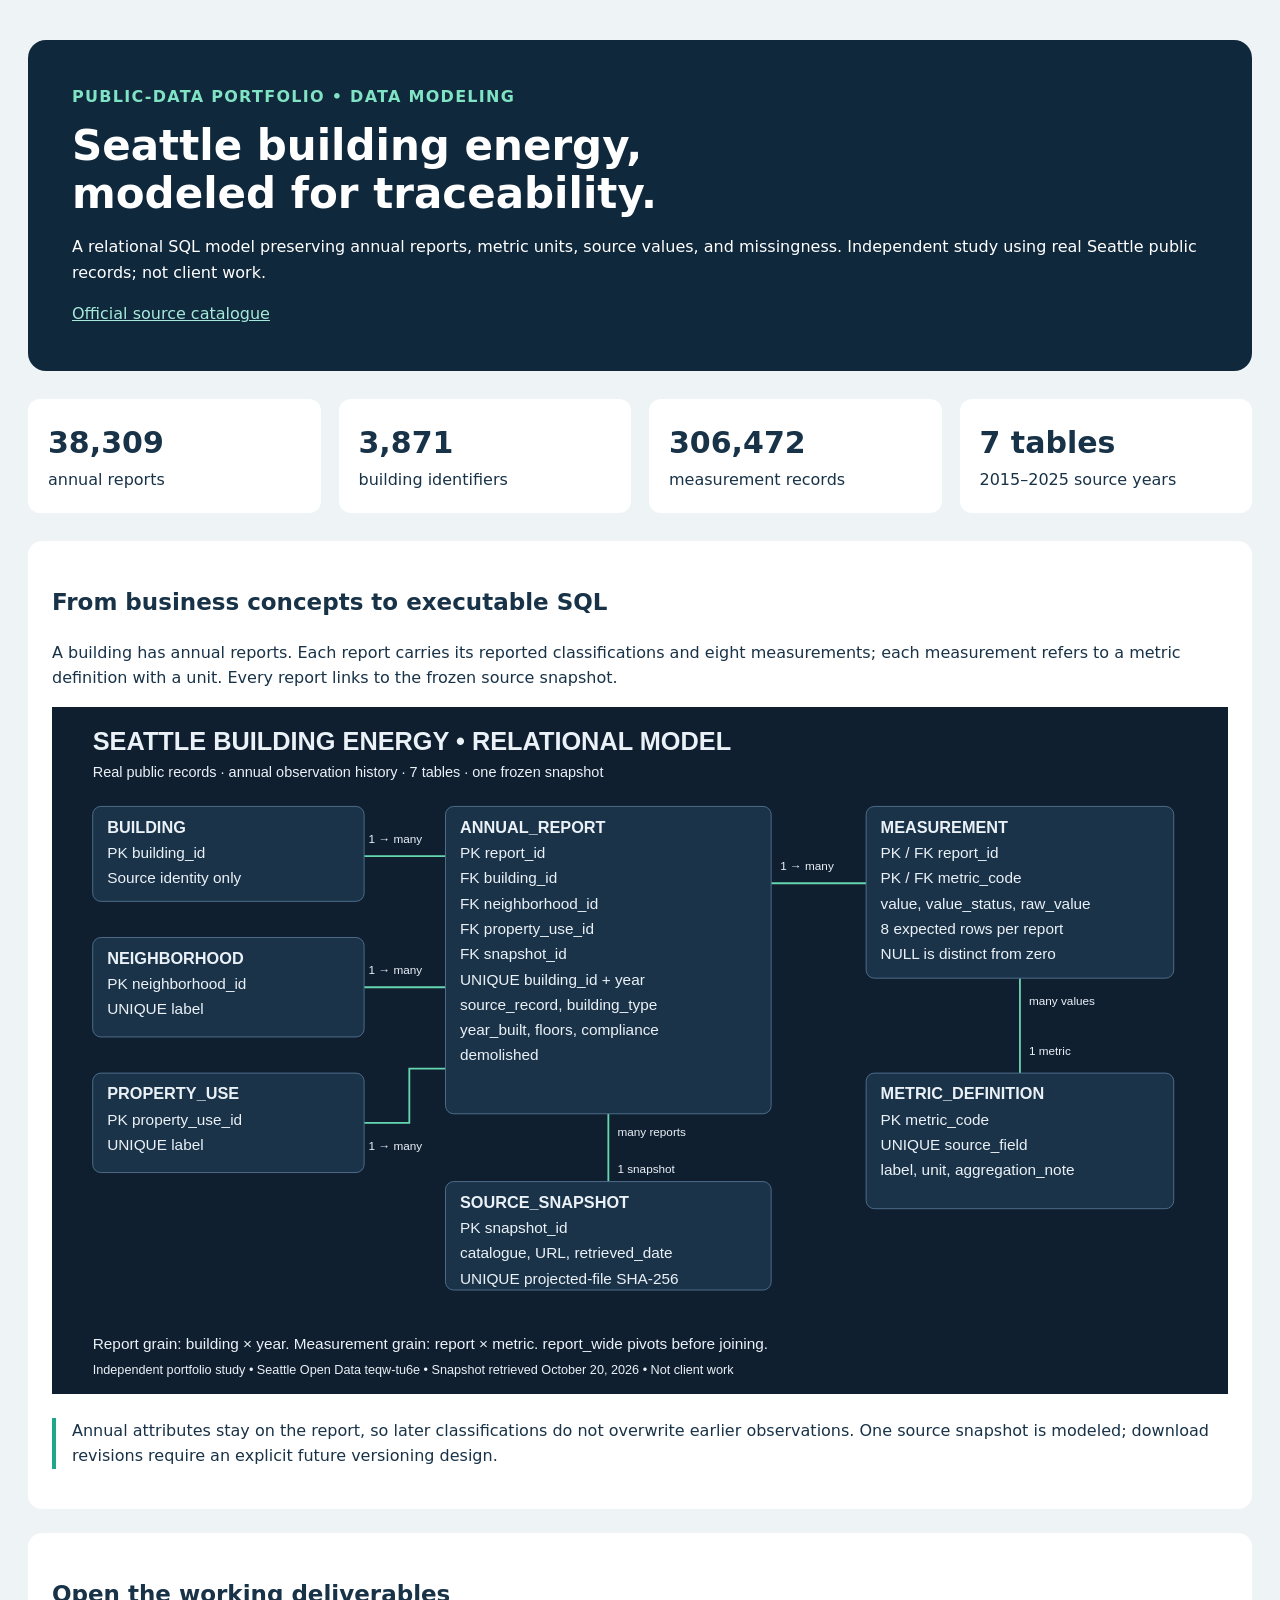
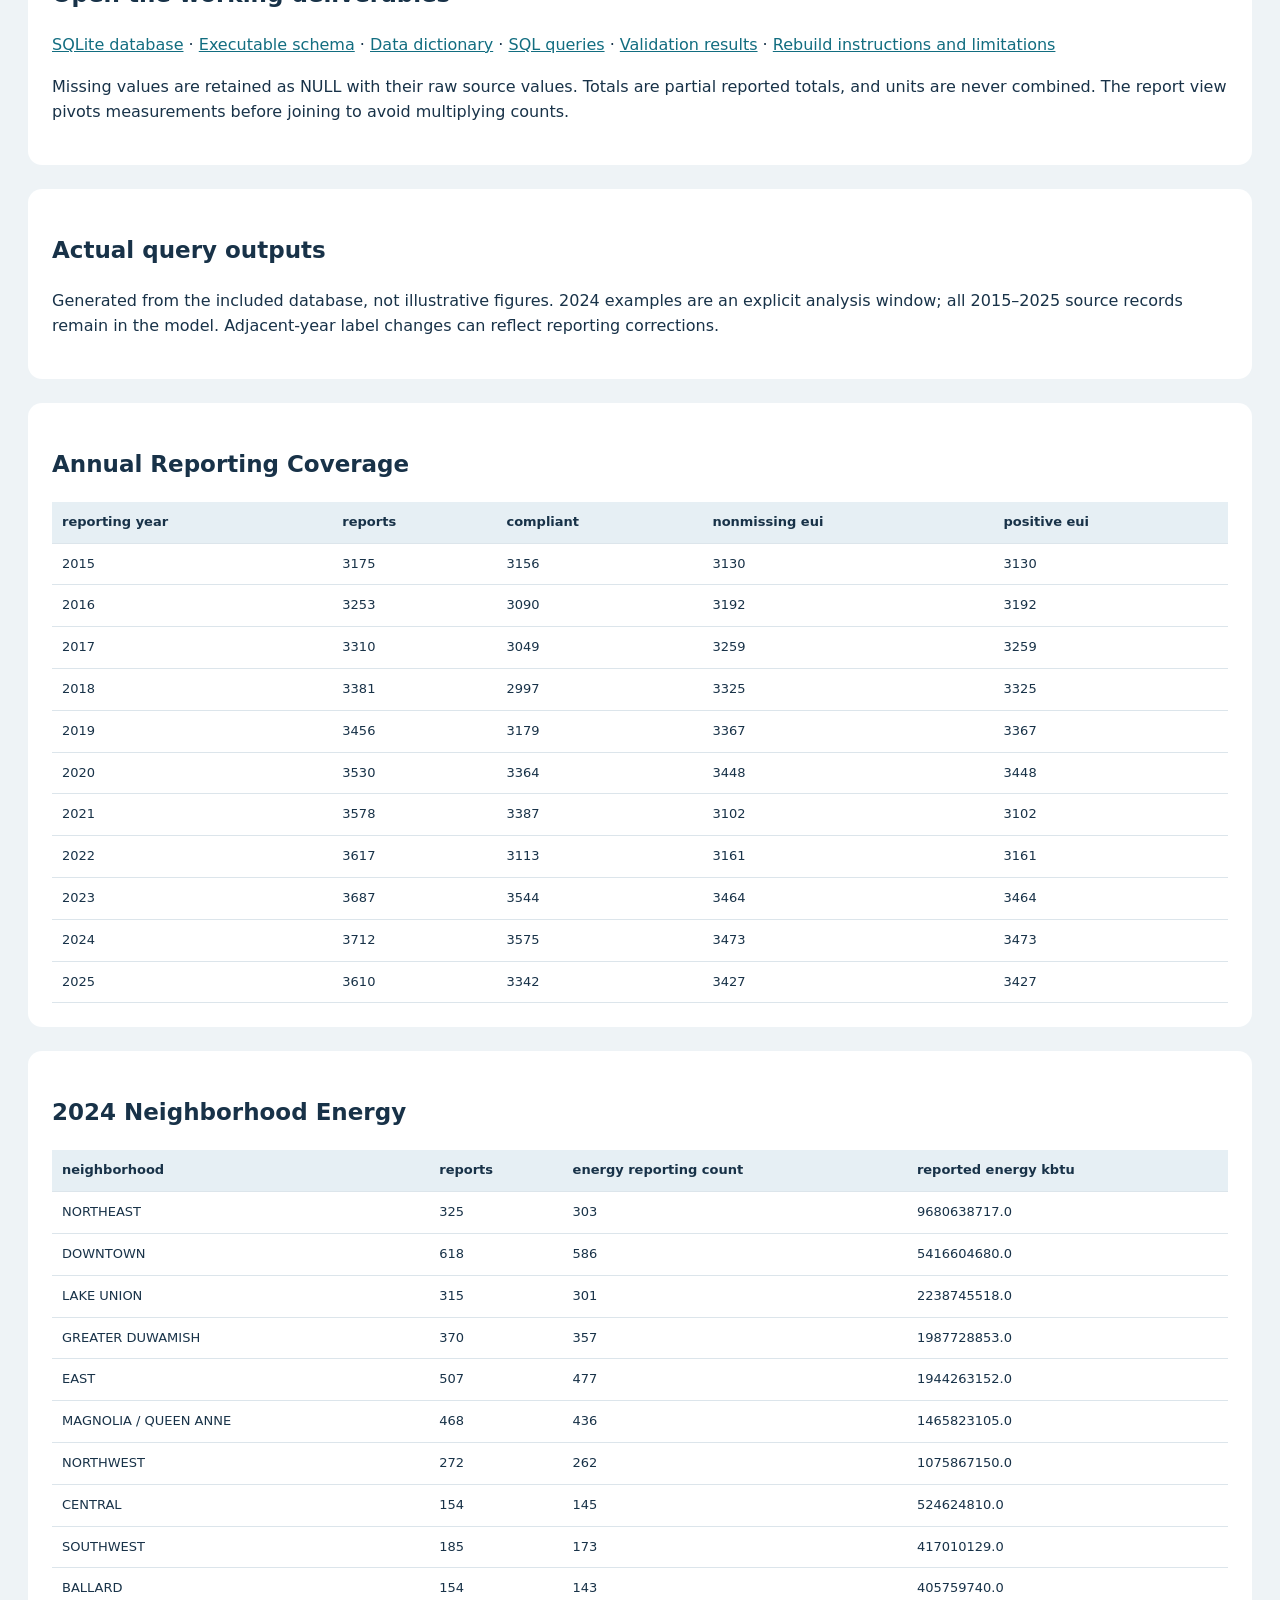
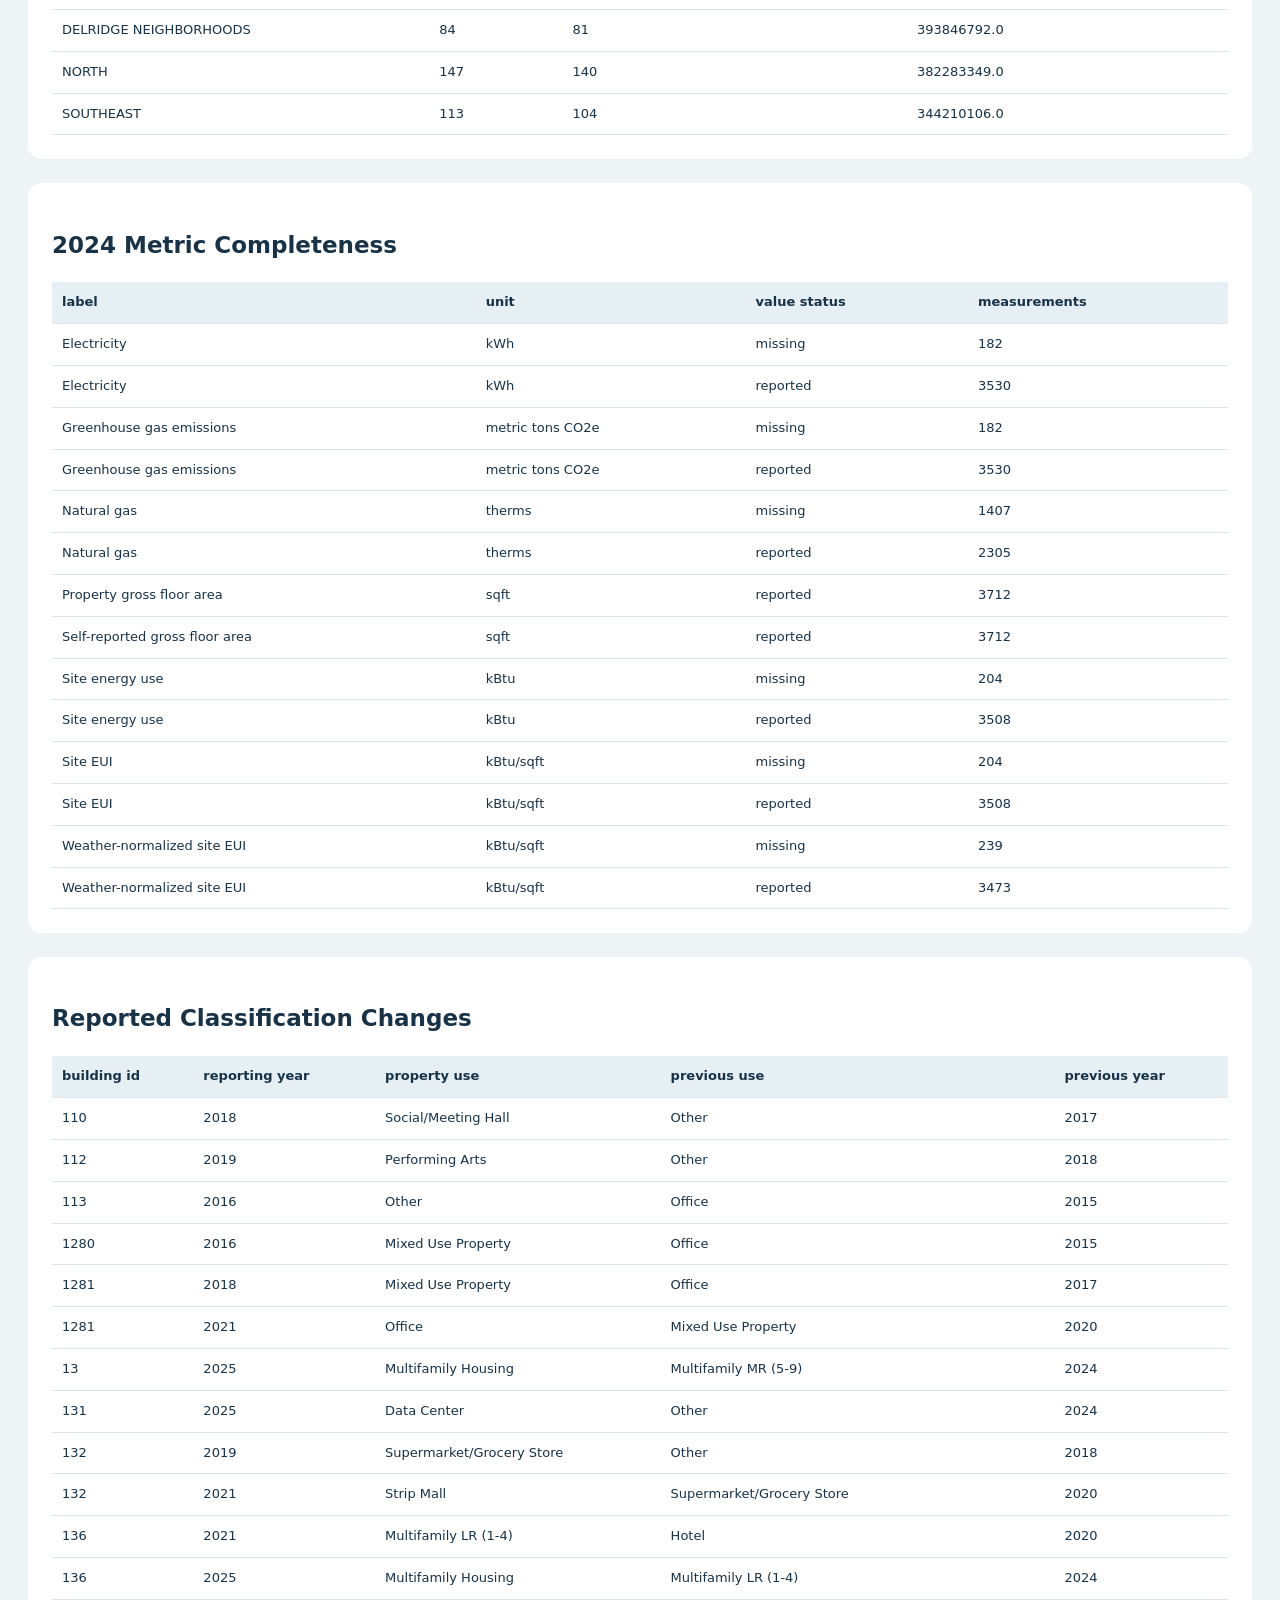
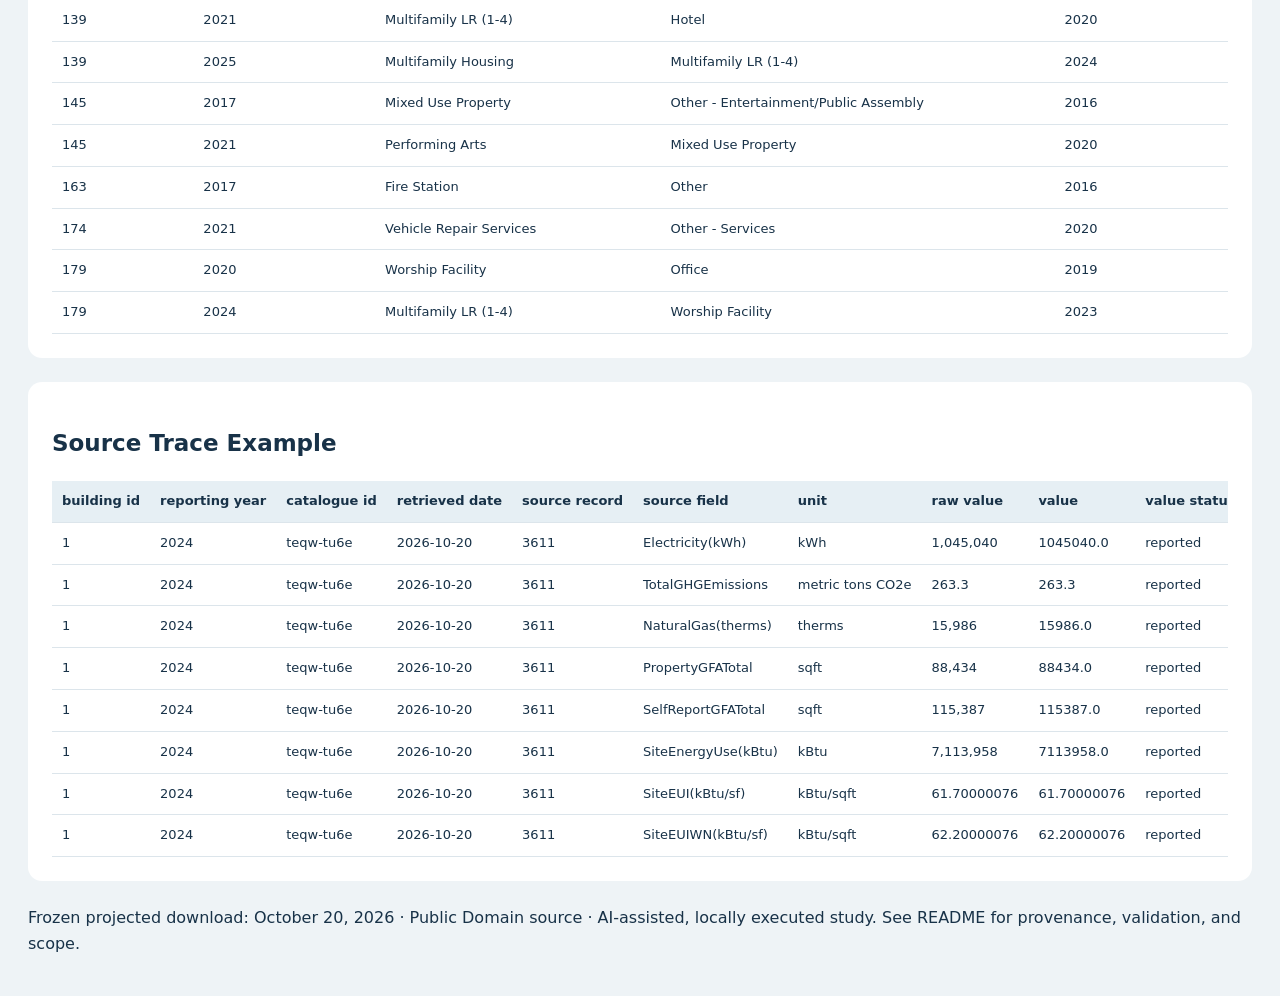
==== projects/seattle-energy-relational-model/START-HERE.html @ cc6d8f85 "Publish seven documented data analytics and modeling portfolio projects" ====
<!doctype html><html lang="en"><meta charset="utf-8"><meta name="viewport" content="width=device-width,initial-scale=1"><title>Seattle Energy | Relational Data Model</title><style>*{box-sizing:border-box}body{margin:0;background:#eef3f6;color:#183248;font:16px/1.6 system-ui,sans-serif}main{max-width:1280px;margin:auto;padding:40px 28px}header{background:#10283c;color:white;padding:44px;border-radius:18px}h1{font-size:42px;line-height:1.15;margin:12px 0}h2{font-size:23px}.tag{color:#7fe3c4;font-weight:700;letter-spacing:.08em}.stats{display:flex;flex-wrap:wrap;gap:18px;margin:28px 0}.stat{background:white;padding:20px;flex:1;min-width:160px;border-radius:12px}.stat b{display:block;font-size:30px}section{background:white;padding:24px;border-radius:14px;margin:24px 0}img{width:100%;height:auto}a{color:#126d80}header a{color:#a6e9da}.scroll{overflow-x:auto}table{border-collapse:collapse;width:100%;font-size:13px;white-space:nowrap}th,td{padding:10px;text-align:left;border-bottom:1px solid #dce5eb}th{background:#e6eff4}.note{border-left:4px solid #20a68b;padding-left:16px}</style><main><header><div class="tag">PUBLIC-DATA PORTFOLIO • DATA MODELING</div><h1>Seattle building energy,<br>modeled for traceability.</h1><p>A relational SQL model preserving annual reports, metric units, source values, and missingness. Independent study using real Seattle public records; not client work.</p><a href="https://data.seattle.gov/Built-Environment/Building-Energy-Benchmarking-Data-2015-Present/teqw-tu6e">Official source catalogue</a></header><div class="stats"><div class="stat"><b>38,309</b>annual reports</div><div class="stat"><b>3,871</b>building identifiers</div><div class="stat"><b>306,472</b>measurement records</div><div class="stat"><b>7 tables</b>2015–2025 source years</div></div><section><h2>From business concepts to executable SQL</h2><p>A building has annual reports. Each report carries its reported classifications and eight measurements; each measurement refers to a metric definition with a unit. Every report links to the frozen source snapshot.</p><img src="model/relational-model.svg" alt="Seven-table relational model with keys and one-to-many relationships"><p class="note">Annual attributes stay on the report, so later classifications do not overwrite earlier observations. One source snapshot is modeled; download revisions require an explicit future versioning design.</p></section><section><h2>Open the working deliverables</h2><p><a href="results/seattle-energy.sqlite">SQLite database</a> · <a href="model/schema.sql">Executable schema</a> · <a href="model/data-dictionary.md">Data dictionary</a> · <a href="model/example_queries.sql">SQL queries</a> · <a href="results/validation.json">Validation results</a> · <a href="README.md">Rebuild instructions and limitations</a></p><p>Missing values are retained as NULL with their raw source values. Totals are partial reported totals, and units are never combined. The report view pivots measurements before joining to avoid multiplying counts.</p></section><section><h2>Actual query outputs</h2><p>Generated from the included database, not illustrative figures. 2024 examples are an explicit analysis window; all 2015–2025 source records remain in the model. Adjacent-year label changes can reflect reporting corrections.</p></section><section><h2>Annual Reporting Coverage</h2><div class="scroll"><table><thead><tr><th>reporting year</th><th>reports</th><th>compliant</th><th>nonmissing eui</th><th>positive eui</th></tr></thead><tbody><tr><td>2015</td><td>3175</td><td>3156</td><td>3130</td><td>3130</td></tr><tr><td>2016</td><td>3253</td><td>3090</td><td>3192</td><td>3192</td></tr><tr><td>2017</td><td>3310</td><td>3049</td><td>3259</td><td>3259</td></tr><tr><td>2018</td><td>3381</td><td>2997</td><td>3325</td><td>3325</td></tr><tr><td>2019</td><td>3456</td><td>3179</td><td>3367</td><td>3367</td></tr><tr><td>2020</td><td>3530</td><td>3364</td><td>3448</td><td>3448</td></tr><tr><td>2021</td><td>3578</td><td>3387</td><td>3102</td><td>3102</td></tr><tr><td>2022</td><td>3617</td><td>3113</td><td>3161</td><td>3161</td></tr><tr><td>2023</td><td>3687</td><td>3544</td><td>3464</td><td>3464</td></tr><tr><td>2024</td><td>3712</td><td>3575</td><td>3473</td><td>3473</td></tr><tr><td>2025</td><td>3610</td><td>3342</td><td>3427</td><td>3427</td></tr></tbody></table></div></section><section><h2>2024 Neighborhood Energy</h2><div class="scroll"><table><thead><tr><th>neighborhood</th><th>reports</th><th>energy reporting count</th><th>reported energy kbtu</th></tr></thead><tbody><tr><td>NORTHEAST</td><td>325</td><td>303</td><td>9680638717.0</td></tr><tr><td>DOWNTOWN</td><td>618</td><td>586</td><td>5416604680.0</td></tr><tr><td>LAKE UNION</td><td>315</td><td>301</td><td>2238745518.0</td></tr><tr><td>GREATER DUWAMISH</td><td>370</td><td>357</td><td>1987728853.0</td></tr><tr><td>EAST</td><td>507</td><td>477</td><td>1944263152.0</td></tr><tr><td>MAGNOLIA / QUEEN ANNE</td><td>468</td><td>436</td><td>1465823105.0</td></tr><tr><td>NORTHWEST</td><td>272</td><td>262</td><td>1075867150.0</td></tr><tr><td>CENTRAL</td><td>154</td><td>145</td><td>524624810.0</td></tr><tr><td>SOUTHWEST</td><td>185</td><td>173</td><td>417010129.0</td></tr><tr><td>BALLARD</td><td>154</td><td>143</td><td>405759740.0</td></tr><tr><td>DELRIDGE NEIGHBORHOODS</td><td>84</td><td>81</td><td>393846792.0</td></tr><tr><td>NORTH</td><td>147</td><td>140</td><td>382283349.0</td></tr><tr><td>SOUTHEAST</td><td>113</td><td>104</td><td>344210106.0</td></tr></tbody></table></div></section><section><h2>2024 Metric Completeness</h2><div class="scroll"><table><thead><tr><th>label</th><th>unit</th><th>value status</th><th>measurements</th></tr></thead><tbody><tr><td>Electricity</td><td>kWh</td><td>missing</td><td>182</td></tr><tr><td>Electricity</td><td>kWh</td><td>reported</td><td>3530</td></tr><tr><td>Greenhouse gas emissions</td><td>metric tons CO2e</td><td>missing</td><td>182</td></tr><tr><td>Greenhouse gas emissions</td><td>metric tons CO2e</td><td>reported</td><td>3530</td></tr><tr><td>Natural gas</td><td>therms</td><td>missing</td><td>1407</td></tr><tr><td>Natural gas</td><td>therms</td><td>reported</td><td>2305</td></tr><tr><td>Property gross floor area</td><td>sqft</td><td>reported</td><td>3712</td></tr><tr><td>Self-reported gross floor area</td><td>sqft</td><td>reported</td><td>3712</td></tr><tr><td>Site energy use</td><td>kBtu</td><td>missing</td><td>204</td></tr><tr><td>Site energy use</td><td>kBtu</td><td>reported</td><td>3508</td></tr><tr><td>Site EUI</td><td>kBtu/sqft</td><td>missing</td><td>204</td></tr><tr><td>Site EUI</td><td>kBtu/sqft</td><td>reported</td><td>3508</td></tr><tr><td>Weather-normalized site EUI</td><td>kBtu/sqft</td><td>missing</td><td>239</td></tr><tr><td>Weather-normalized site EUI</td><td>kBtu/sqft</td><td>reported</td><td>3473</td></tr></tbody></table></div></section><section><h2>Reported Classification Changes</h2><div class="scroll"><table><thead><tr><th>building id</th><th>reporting year</th><th>property use</th><th>previous use</th><th>previous year</th></tr></thead><tbody><tr><td>110</td><td>2018</td><td>Social/Meeting Hall</td><td>Other</td><td>2017</td></tr><tr><td>112</td><td>2019</td><td>Performing Arts</td><td>Other</td><td>2018</td></tr><tr><td>113</td><td>2016</td><td>Other</td><td>Office</td><td>2015</td></tr><tr><td>1280</td><td>2016</td><td>Mixed Use Property</td><td>Office</td><td>2015</td></tr><tr><td>1281</td><td>2018</td><td>Mixed Use Property</td><td>Office</td><td>2017</td></tr><tr><td>1281</td><td>2021</td><td>Office</td><td>Mixed Use Property</td><td>2020</td></tr><tr><td>13</td><td>2025</td><td>Multifamily Housing</td><td>Multifamily MR (5-9)</td><td>2024</td></tr><tr><td>131</td><td>2025</td><td>Data Center</td><td>Other</td><td>2024</td></tr><tr><td>132</td><td>2019</td><td>Supermarket/Grocery Store</td><td>Other</td><td>2018</td></tr><tr><td>132</td><td>2021</td><td>Strip Mall</td><td>Supermarket/Grocery Store</td><td>2020</td></tr><tr><td>136</td><td>2021</td><td>Multifamily LR (1-4)</td><td>Hotel</td><td>2020</td></tr><tr><td>136</td><td>2025</td><td>Multifamily Housing</td><td>Multifamily LR (1-4)</td><td>2024</td></tr><tr><td>139</td><td>2021</td><td>Multifamily LR (1-4)</td><td>Hotel</td><td>2020</td></tr><tr><td>139</td><td>2025</td><td>Multifamily Housing</td><td>Multifamily LR (1-4)</td><td>2024</td></tr><tr><td>145</td><td>2017</td><td>Mixed Use Property</td><td>Other - Entertainment/Public Assembly</td><td>2016</td></tr><tr><td>145</td><td>2021</td><td>Performing Arts</td><td>Mixed Use Property</td><td>2020</td></tr><tr><td>163</td><td>2017</td><td>Fire Station</td><td>Other</td><td>2016</td></tr><tr><td>174</td><td>2021</td><td>Vehicle Repair Services</td><td>Other - Services</td><td>2020</td></tr><tr><td>179</td><td>2020</td><td>Worship Facility</td><td>Office</td><td>2019</td></tr><tr><td>179</td><td>2024</td><td>Multifamily LR (1-4)</td><td>Worship Facility</td><td>2023</td></tr></tbody></table></div></section><section><h2>Source Trace Example</h2><div class="scroll"><table><thead><tr><th>building id</th><th>reporting year</th><th>catalogue id</th><th>retrieved date</th><th>source record</th><th>source field</th><th>unit</th><th>raw value</th><th>value</th><th>value status</th></tr></thead><tbody><tr><td>1</td><td>2024</td><td>teqw-tu6e</td><td>2026-10-20</td><td>3611</td><td>Electricity(kWh)</td><td>kWh</td><td>1,045,040</td><td>1045040.0</td><td>reported</td></tr><tr><td>1</td><td>2024</td><td>teqw-tu6e</td><td>2026-10-20</td><td>3611</td><td>TotalGHGEmissions</td><td>metric tons CO2e</td><td>263.3</td><td>263.3</td><td>reported</td></tr><tr><td>1</td><td>2024</td><td>teqw-tu6e</td><td>2026-10-20</td><td>3611</td><td>NaturalGas(therms)</td><td>therms</td><td>15,986</td><td>15986.0</td><td>reported</td></tr><tr><td>1</td><td>2024</td><td>teqw-tu6e</td><td>2026-10-20</td><td>3611</td><td>PropertyGFATotal</td><td>sqft</td><td>88,434</td><td>88434.0</td><td>reported</td></tr><tr><td>1</td><td>2024</td><td>teqw-tu6e</td><td>2026-10-20</td><td>3611</td><td>SelfReportGFATotal</td><td>sqft</td><td>115,387</td><td>115387.0</td><td>reported</td></tr><tr><td>1</td><td>2024</td><td>teqw-tu6e</td><td>2026-10-20</td><td>3611</td><td>SiteEnergyUse(kBtu)</td><td>kBtu</td><td>7,113,958</td><td>7113958.0</td><td>reported</td></tr><tr><td>1</td><td>2024</td><td>teqw-tu6e</td><td>2026-10-20</td><td>3611</td><td>SiteEUI(kBtu/sf)</td><td>kBtu/sqft</td><td>61.70000076</td><td>61.70000076</td><td>reported</td></tr><tr><td>1</td><td>2024</td><td>teqw-tu6e</td><td>2026-10-20</td><td>3611</td><td>SiteEUIWN(kBtu/sf)</td><td>kBtu/sqft</td><td>62.20000076</td><td>62.20000076</td><td>reported</td></tr></tbody></table></div></section><footer>Frozen projected download: October 20, 2026 · Public Domain source · AI-assisted, locally executed study. See README for provenance, validation, and scope.</footer></main></html>
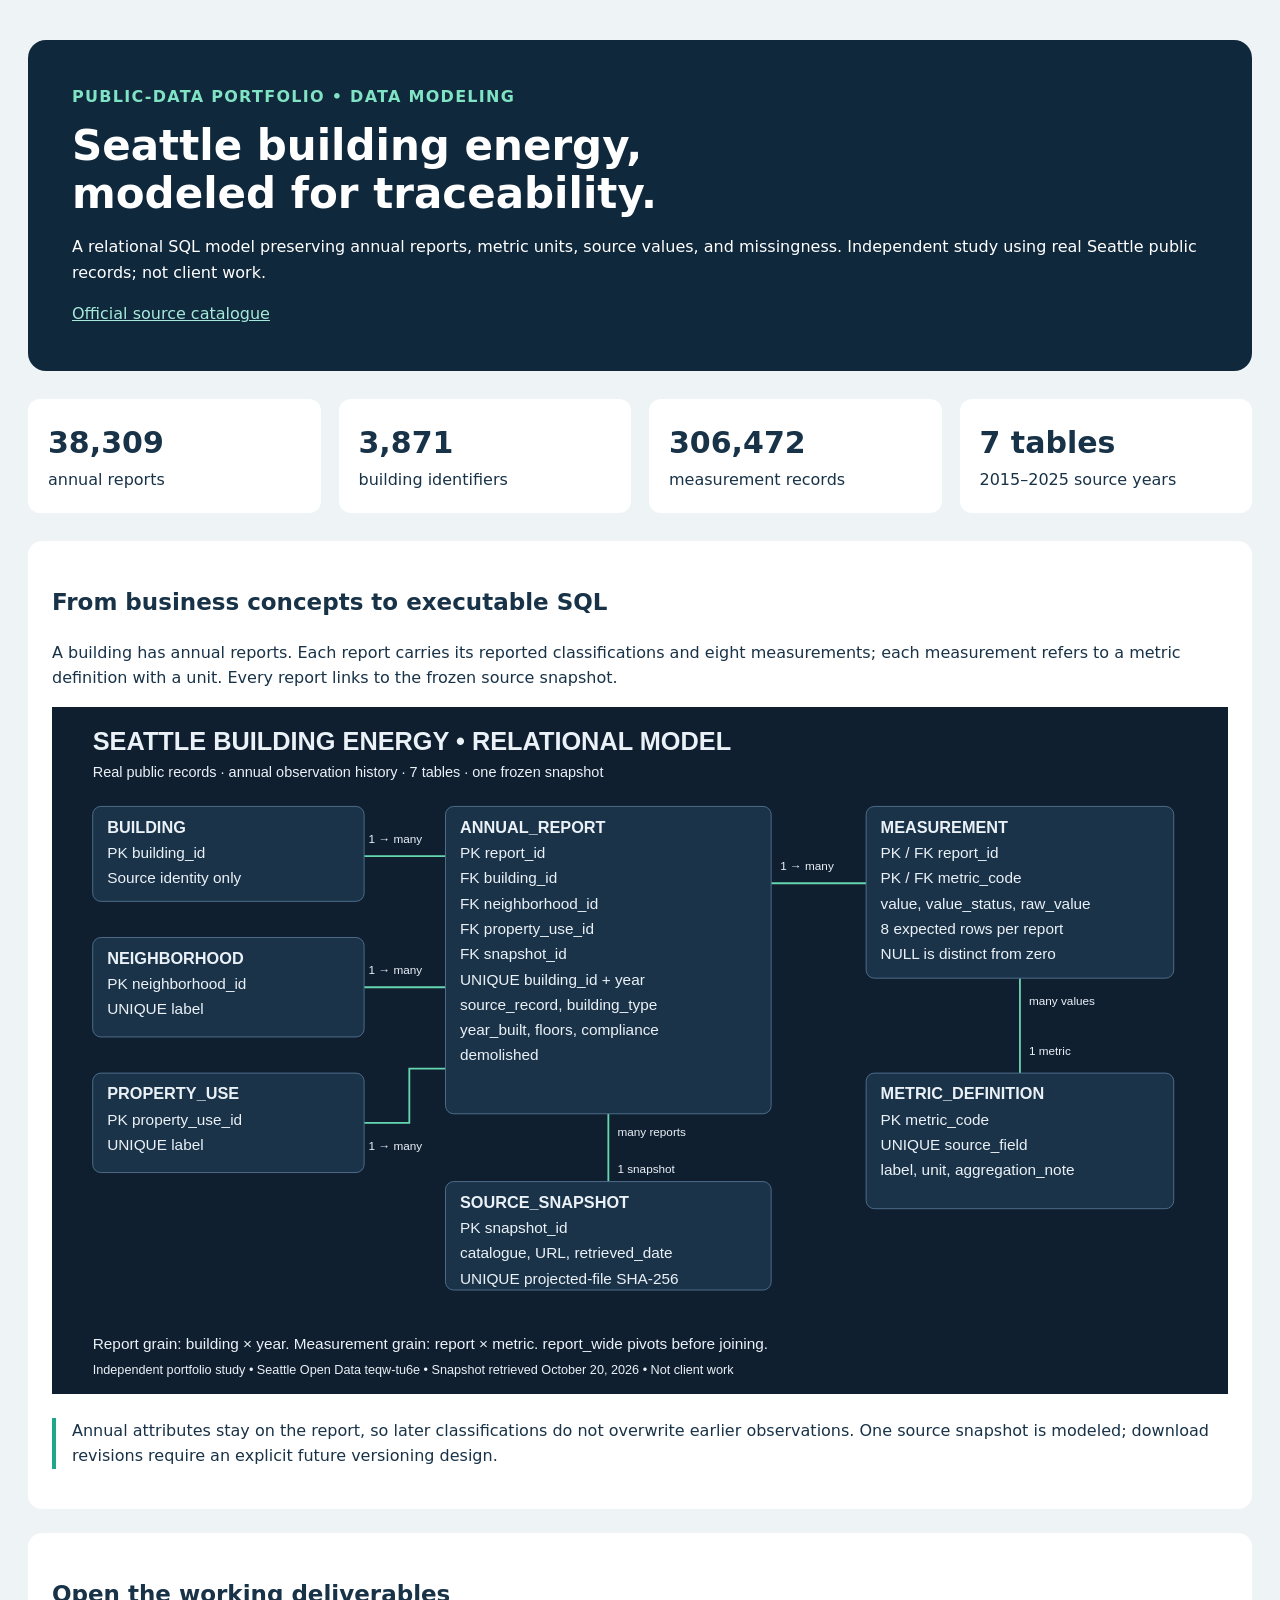
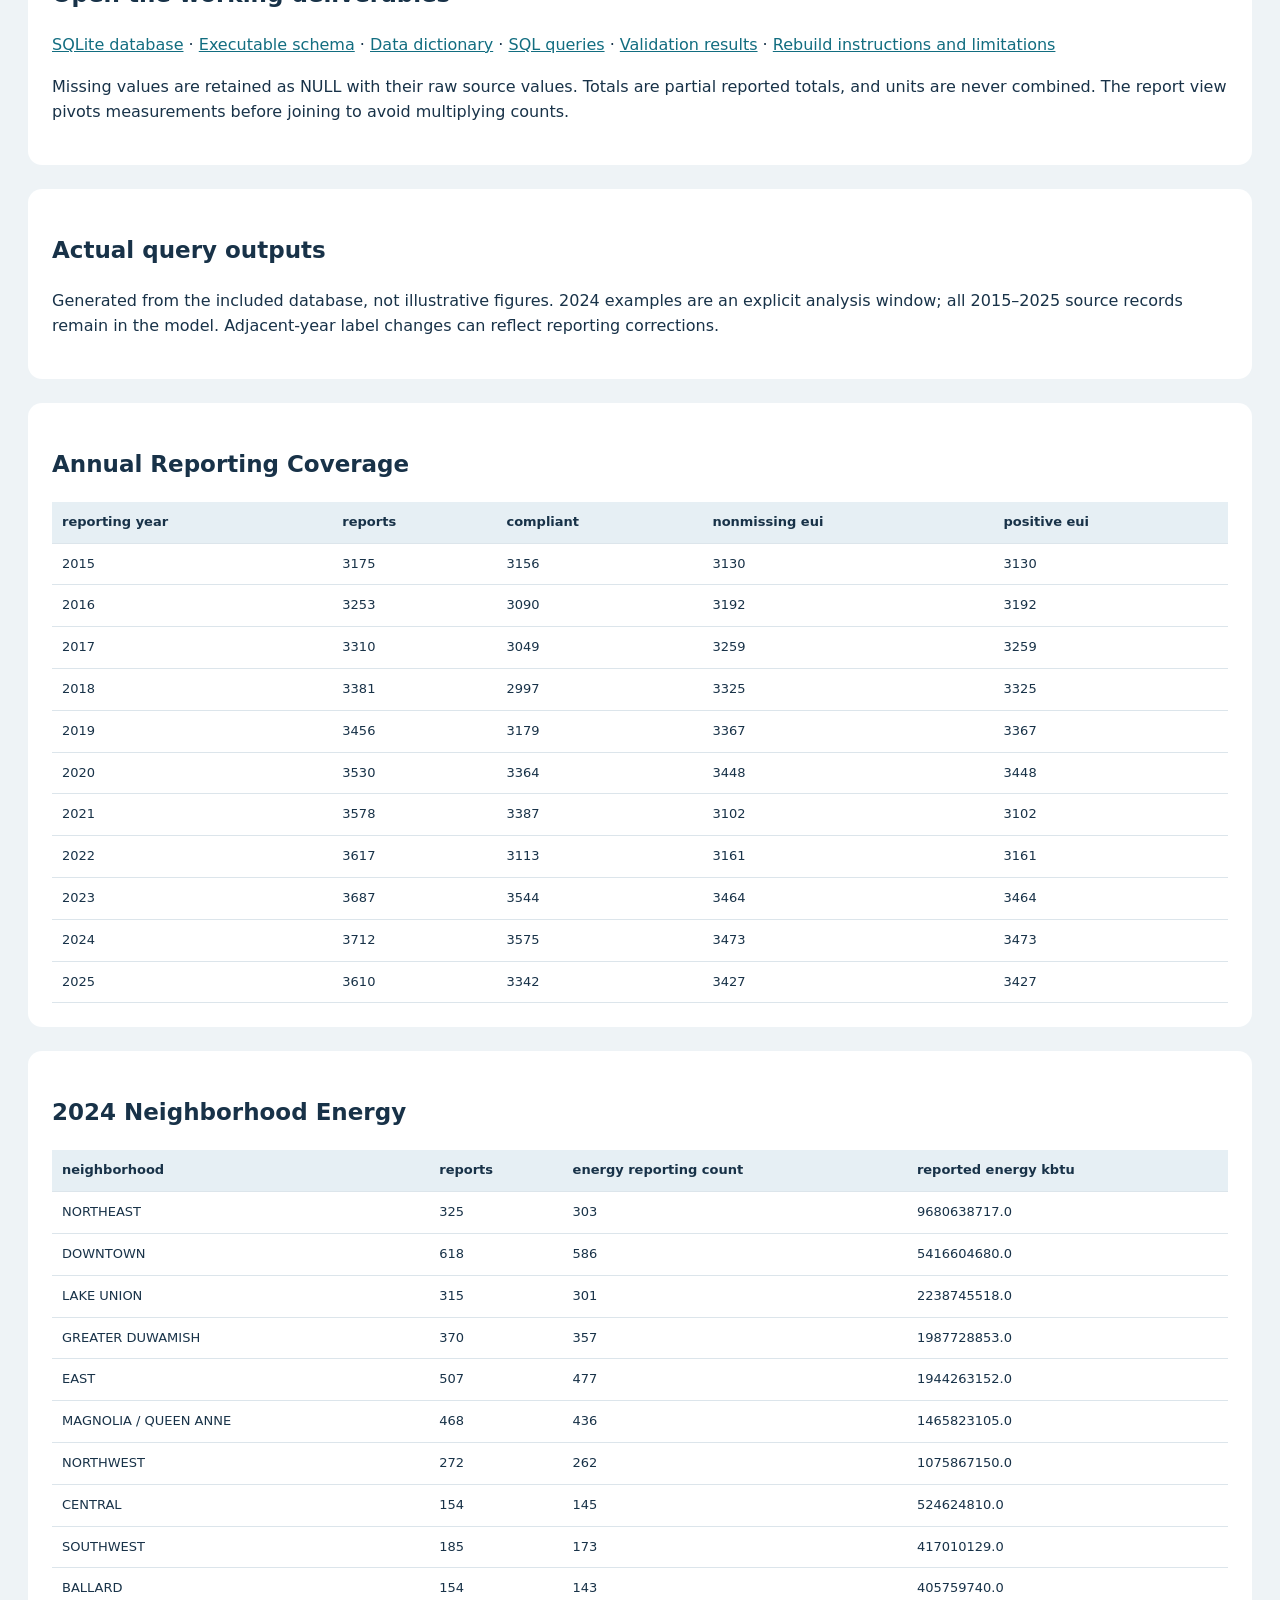
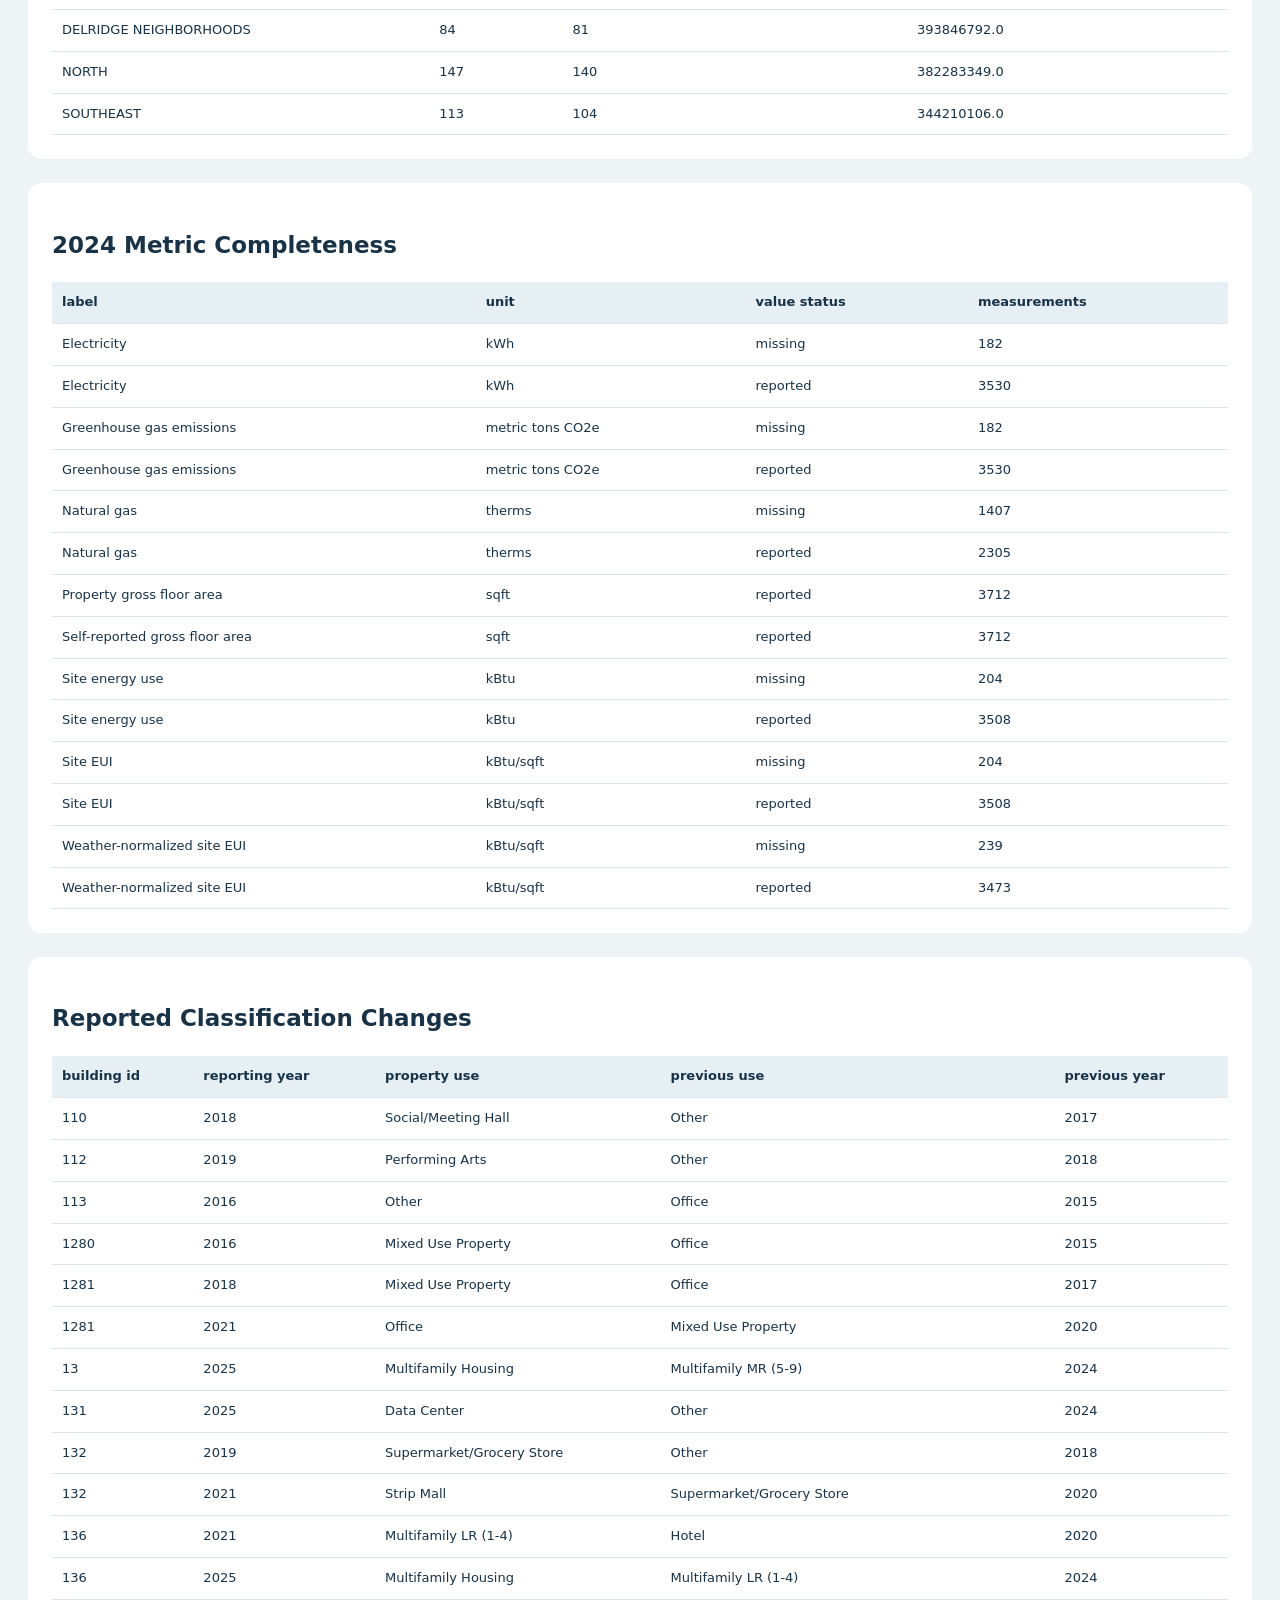
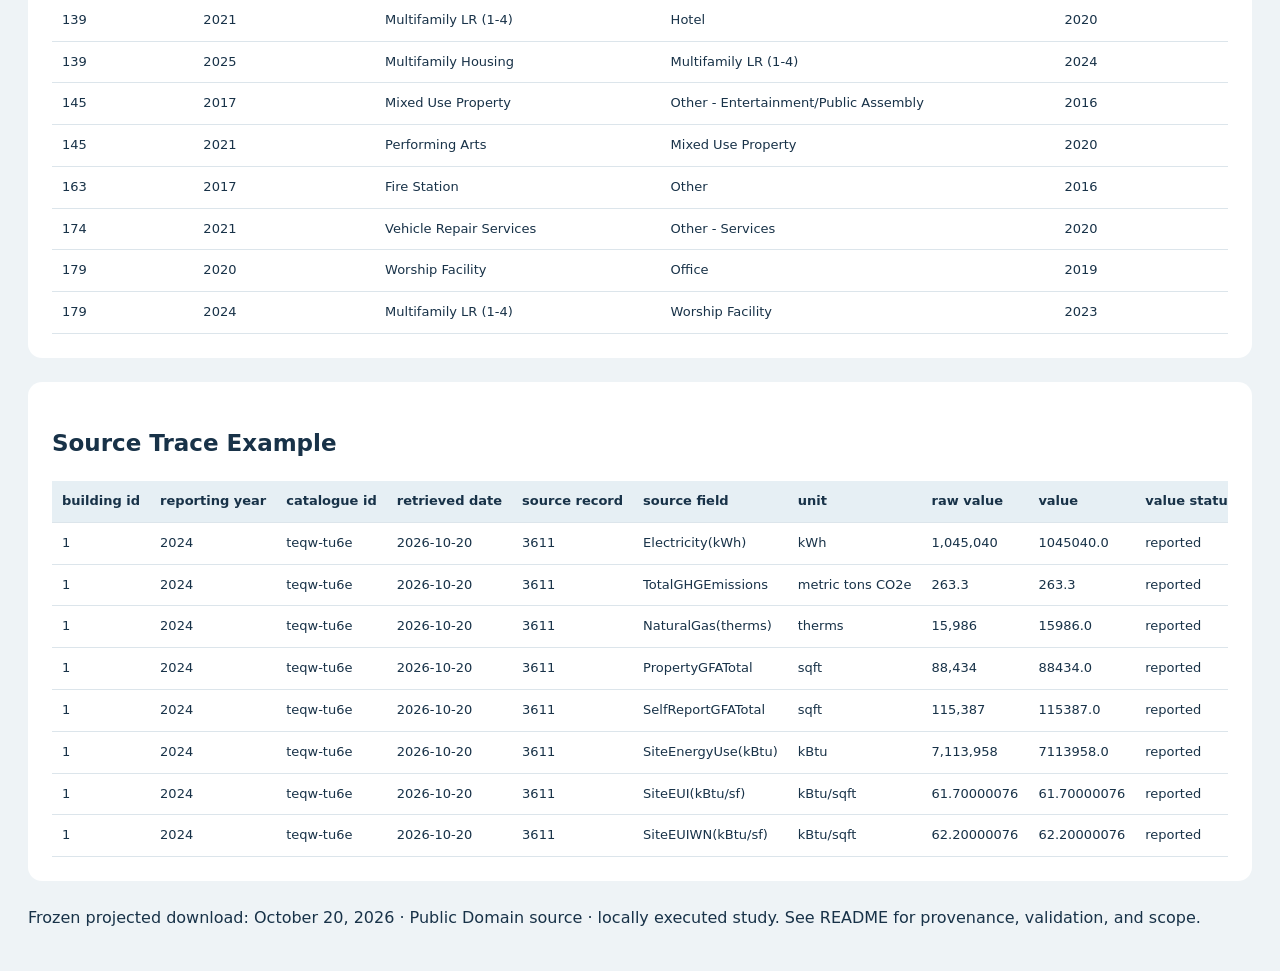
==== commit 149817e7: "Simplify portfolio documentation wording" ====
--- a/projects/seattle-energy-relational-model/START-HERE.html
+++ b/projects/seattle-energy-relational-model/START-HERE.html
@@ -1 +1 @@
-<!doctype html><html lang="en"><meta charset="utf-8"><meta name="viewport" content="width=device-width,initial-scale=1"><title>Seattle Energy | Relational Data Model</title><style>*{box-sizing:border-box}body{margin:0;background:#eef3f6;color:#183248;font:16px/1.6 system-ui,sans-serif}main{max-width:1280px;margin:auto;padding:40px 28px}header{background:#10283c;color:white;padding:44px;border-radius:18px}h1{font-size:42px;line-height:1.15;margin:12px 0}h2{font-size:23px}.tag{color:#7fe3c4;font-weight:700;letter-spacing:.08em}.stats{display:flex;flex-wrap:wrap;gap:18px;margin:28px 0}.stat{background:white;padding:20px;flex:1;min-width:160px;border-radius:12px}.stat b{display:block;font-size:30px}section{background:white;padding:24px;border-radius:14px;margin:24px 0}img{width:100%;height:auto}a{color:#126d80}header a{color:#a6e9da}.scroll{overflow-x:auto}table{border-collapse:collapse;width:100%;font-size:13px;white-space:nowrap}th,td{padding:10px;text-align:left;border-bottom:1px solid #dce5eb}th{background:#e6eff4}.note{border-left:4px solid #20a68b;padding-left:16px}</style><main><header><div class="tag">PUBLIC-DATA PORTFOLIO • DATA MODELING</div><h1>Seattle building energy,<br>modeled for traceability.</h1><p>A relational SQL model preserving annual reports, metric units, source values, and missingness. Independent study using real Seattle public records; not client work.</p><a href="https://data.seattle.gov/Built-Environment/Building-Energy-Benchmarking-Data-2015-Present/teqw-tu6e">Official source catalogue</a></header><div class="stats"><div class="stat"><b>38,309</b>annual reports</div><div class="stat"><b>3,871</b>building identifiers</div><div class="stat"><b>306,472</b>measurement records</div><div class="stat"><b>7 tables</b>2015–2025 source years</div></div><section><h2>From business concepts to executable SQL</h2><p>A building has annual reports. Each report carries its reported classifications and eight measurements; each measurement refers to a metric definition with a unit. Every report links to the frozen source snapshot.</p><img src="model/relational-model.svg" alt="Seven-table relational model with keys and one-to-many relationships"><p class="note">Annual attributes stay on the report, so later classifications do not overwrite earlier observations. One source snapshot is modeled; download revisions require an explicit future versioning design.</p></section><section><h2>Open the working deliverables</h2><p><a href="results/seattle-energy.sqlite">SQLite database</a> · <a href="model/schema.sql">Executable schema</a> · <a href="model/data-dictionary.md">Data dictionary</a> · <a href="model/example_queries.sql">SQL queries</a> · <a href="results/validation.json">Validation results</a> · <a href="README.md">Rebuild instructions and limitations</a></p><p>Missing values are retained as NULL with their raw source values. Totals are partial reported totals, and units are never combined. The report view pivots measurements before joining to avoid multiplying counts.</p></section><section><h2>Actual query outputs</h2><p>Generated from the included database, not illustrative figures. 2024 examples are an explicit analysis window; all 2015–2025 source records remain in the model. Adjacent-year label changes can reflect reporting corrections.</p></section><section><h2>Annual Reporting Coverage</h2><div class="scroll"><table><thead><tr><th>reporting year</th><th>reports</th><th>compliant</th><th>nonmissing eui</th><th>positive eui</th></tr></thead><tbody><tr><td>2015</td><td>3175</td><td>3156</td><td>3130</td><td>3130</td></tr><tr><td>2016</td><td>3253</td><td>3090</td><td>3192</td><td>3192</td></tr><tr><td>2017</td><td>3310</td><td>3049</td><td>3259</td><td>3259</td></tr><tr><td>2018</td><td>3381</td><td>2997</td><td>3325</td><td>3325</td></tr><tr><td>2019</td><td>3456</td><td>3179</td><td>3367</td><td>3367</td></tr><tr><td>2020</td><td>3530</td><td>3364</td><td>3448</td><td>3448</td></tr><tr><td>2021</td><td>3578</td><td>3387</td><td>3102</td><td>3102</td></tr><tr><td>2022</td><td>3617</td><td>3113</td><td>3161</td><td>3161</td></tr><tr><td>2023</td><td>3687</td><td>3544</td><td>3464</td><td>3464</td></tr><tr><td>2024</td><td>3712</td><td>3575</td><td>3473</td><td>3473</td></tr><tr><td>2025</td><td>3610</td><td>3342</td><td>3427</td><td>3427</td></tr></tbody></table></div></section><section><h2>2024 Neighborhood Energy</h2><div class="scroll"><table><thead><tr><th>neighborhood</th><th>reports</th><th>energy reporting count</th><th>reported energy kbtu</th></tr></thead><tbody><tr><td>NORTHEAST</td><td>325</td><td>303</td><td>9680638717.0</td></tr><tr><td>DOWNTOWN</td><td>618</td><td>586</td><td>5416604680.0</td></tr><tr><td>LAKE UNION</td><td>315</td><td>301</td><td>2238745518.0</td></tr><tr><td>GREATER DUWAMISH</td><td>370</td><td>357</td><td>1987728853.0</td></tr><tr><td>EAST</td><td>507</td><td>477</td><td>1944263152.0</td></tr><tr><td>MAGNOLIA / QUEEN ANNE</td><td>468</td><td>436</td><td>1465823105.0</td></tr><tr><td>NORTHWEST</td><td>272</td><td>262</td><td>1075867150.0</td></tr><tr><td>CENTRAL</td><td>154</td><td>145</td><td>524624810.0</td></tr><tr><td>SOUTHWEST</td><td>185</td><td>173</td><td>417010129.0</td></tr><tr><td>BALLARD</td><td>154</td><td>143</td><td>405759740.0</td></tr><tr><td>DELRIDGE NEIGHBORHOODS</td><td>84</td><td>81</td><td>393846792.0</td></tr><tr><td>NORTH</td><td>147</td><td>140</td><td>382283349.0</td></tr><tr><td>SOUTHEAST</td><td>113</td><td>104</td><td>344210106.0</td></tr></tbody></table></div></section><section><h2>2024 Metric Completeness</h2><div class="scroll"><table><thead><tr><th>label</th><th>unit</th><th>value status</th><th>measurements</th></tr></thead><tbody><tr><td>Electricity</td><td>kWh</td><td>missing</td><td>182</td></tr><tr><td>Electricity</td><td>kWh</td><td>reported</td><td>3530</td></tr><tr><td>Greenhouse gas emissions</td><td>metric tons CO2e</td><td>missing</td><td>182</td></tr><tr><td>Greenhouse gas emissions</td><td>metric tons CO2e</td><td>reported</td><td>3530</td></tr><tr><td>Natural gas</td><td>therms</td><td>missing</td><td>1407</td></tr><tr><td>Natural gas</td><td>therms</td><td>reported</td><td>2305</td></tr><tr><td>Property gross floor area</td><td>sqft</td><td>reported</td><td>3712</td></tr><tr><td>Self-reported gross floor area</td><td>sqft</td><td>reported</td><td>3712</td></tr><tr><td>Site energy use</td><td>kBtu</td><td>missing</td><td>204</td></tr><tr><td>Site energy use</td><td>kBtu</td><td>reported</td><td>3508</td></tr><tr><td>Site EUI</td><td>kBtu/sqft</td><td>missing</td><td>204</td></tr><tr><td>Site EUI</td><td>kBtu/sqft</td><td>reported</td><td>3508</td></tr><tr><td>Weather-normalized site EUI</td><td>kBtu/sqft</td><td>missing</td><td>239</td></tr><tr><td>Weather-normalized site EUI</td><td>kBtu/sqft</td><td>reported</td><td>3473</td></tr></tbody></table></div></section><section><h2>Reported Classification Changes</h2><div class="scroll"><table><thead><tr><th>building id</th><th>reporting year</th><th>property use</th><th>previous use</th><th>previous year</th></tr></thead><tbody><tr><td>110</td><td>2018</td><td>Social/Meeting Hall</td><td>Other</td><td>2017</td></tr><tr><td>112</td><td>2019</td><td>Performing Arts</td><td>Other</td><td>2018</td></tr><tr><td>113</td><td>2016</td><td>Other</td><td>Office</td><td>2015</td></tr><tr><td>1280</td><td>2016</td><td>Mixed Use Property</td><td>Office</td><td>2015</td></tr><tr><td>1281</td><td>2018</td><td>Mixed Use Property</td><td>Office</td><td>2017</td></tr><tr><td>1281</td><td>2021</td><td>Office</td><td>Mixed Use Property</td><td>2020</td></tr><tr><td>13</td><td>2025</td><td>Multifamily Housing</td><td>Multifamily MR (5-9)</td><td>2024</td></tr><tr><td>131</td><td>2025</td><td>Data Center</td><td>Other</td><td>2024</td></tr><tr><td>132</td><td>2019</td><td>Supermarket/Grocery Store</td><td>Other</td><td>2018</td></tr><tr><td>132</td><td>2021</td><td>Strip Mall</td><td>Supermarket/Grocery Store</td><td>2020</td></tr><tr><td>136</td><td>2021</td><td>Multifamily LR (1-4)</td><td>Hotel</td><td>2020</td></tr><tr><td>136</td><td>2025</td><td>Multifamily Housing</td><td>Multifamily LR (1-4)</td><td>2024</td></tr><tr><td>139</td><td>2021</td><td>Multifamily LR (1-4)</td><td>Hotel</td><td>2020</td></tr><tr><td>139</td><td>2025</td><td>Multifamily Housing</td><td>Multifamily LR (1-4)</td><td>2024</td></tr><tr><td>145</td><td>2017</td><td>Mixed Use Property</td><td>Other - Entertainment/Public Assembly</td><td>2016</td></tr><tr><td>145</td><td>2021</td><td>Performing Arts</td><td>Mixed Use Property</td><td>2020</td></tr><tr><td>163</td><td>2017</td><td>Fire Station</td><td>Other</td><td>2016</td></tr><tr><td>174</td><td>2021</td><td>Vehicle Repair Services</td><td>Other - Services</td><td>2020</td></tr><tr><td>179</td><td>2020</td><td>Worship Facility</td><td>Office</td><td>2019</td></tr><tr><td>179</td><td>2024</td><td>Multifamily LR (1-4)</td><td>Worship Facility</td><td>2023</td></tr></tbody></table></div></section><section><h2>Source Trace Example</h2><div class="scroll"><table><thead><tr><th>building id</th><th>reporting year</th><th>catalogue id</th><th>retrieved date</th><th>source record</th><th>source field</th><th>unit</th><th>raw value</th><th>value</th><th>value status</th></tr></thead><tbody><tr><td>1</td><td>2024</td><td>teqw-tu6e</td><td>2026-10-20</td><td>3611</td><td>Electricity(kWh)</td><td>kWh</td><td>1,045,040</td><td>1045040.0</td><td>reported</td></tr><tr><td>1</td><td>2024</td><td>teqw-tu6e</td><td>2026-10-20</td><td>3611</td><td>TotalGHGEmissions</td><td>metric tons CO2e</td><td>263.3</td><td>263.3</td><td>reported</td></tr><tr><td>1</td><td>2024</td><td>teqw-tu6e</td><td>2026-10-20</td><td>3611</td><td>NaturalGas(therms)</td><td>therms</td><td>15,986</td><td>15986.0</td><td>reported</td></tr><tr><td>1</td><td>2024</td><td>teqw-tu6e</td><td>2026-10-20</td><td>3611</td><td>PropertyGFATotal</td><td>sqft</td><td>88,434</td><td>88434.0</td><td>reported</td></tr><tr><td>1</td><td>2024</td><td>teqw-tu6e</td><td>2026-10-20</td><td>3611</td><td>SelfReportGFATotal</td><td>sqft</td><td>115,387</td><td>115387.0</td><td>reported</td></tr><tr><td>1</td><td>2024</td><td>teqw-tu6e</td><td>2026-10-20</td><td>3611</td><td>SiteEnergyUse(kBtu)</td><td>kBtu</td><td>7,113,958</td><td>7113958.0</td><td>reported</td></tr><tr><td>1</td><td>2024</td><td>teqw-tu6e</td><td>2026-10-20</td><td>3611</td><td>SiteEUI(kBtu/sf)</td><td>kBtu/sqft</td><td>61.70000076</td><td>61.70000076</td><td>reported</td></tr><tr><td>1</td><td>2024</td><td>teqw-tu6e</td><td>2026-10-20</td><td>3611</td><td>SiteEUIWN(kBtu/sf)</td><td>kBtu/sqft</td><td>62.20000076</td><td>62.20000076</td><td>reported</td></tr></tbody></table></div></section><footer>Frozen projected download: October 20, 2026 · Public Domain source · AI-assisted, locally executed study. See README for provenance, validation, and scope.</footer></main></html>+<!doctype html><html lang="en"><meta charset="utf-8"><meta name="viewport" content="width=device-width,initial-scale=1"><title>Seattle Energy | Relational Data Model</title><style>*{box-sizing:border-box}body{margin:0;background:#eef3f6;color:#183248;font:16px/1.6 system-ui,sans-serif}main{max-width:1280px;margin:auto;padding:40px 28px}header{background:#10283c;color:white;padding:44px;border-radius:18px}h1{font-size:42px;line-height:1.15;margin:12px 0}h2{font-size:23px}.tag{color:#7fe3c4;font-weight:700;letter-spacing:.08em}.stats{display:flex;flex-wrap:wrap;gap:18px;margin:28px 0}.stat{background:white;padding:20px;flex:1;min-width:160px;border-radius:12px}.stat b{display:block;font-size:30px}section{background:white;padding:24px;border-radius:14px;margin:24px 0}img{width:100%;height:auto}a{color:#126d80}header a{color:#a6e9da}.scroll{overflow-x:auto}table{border-collapse:collapse;width:100%;font-size:13px;white-space:nowrap}th,td{padding:10px;text-align:left;border-bottom:1px solid #dce5eb}th{background:#e6eff4}.note{border-left:4px solid #20a68b;padding-left:16px}</style><main><header><div class="tag">PUBLIC-DATA PORTFOLIO • DATA MODELING</div><h1>Seattle building energy,<br>modeled for traceability.</h1><p>A relational SQL model preserving annual reports, metric units, source values, and missingness. Independent study using real Seattle public records; not client work.</p><a href="https://data.seattle.gov/Built-Environment/Building-Energy-Benchmarking-Data-2015-Present/teqw-tu6e">Official source catalogue</a></header><div class="stats"><div class="stat"><b>38,309</b>annual reports</div><div class="stat"><b>3,871</b>building identifiers</div><div class="stat"><b>306,472</b>measurement records</div><div class="stat"><b>7 tables</b>2015–2025 source years</div></div><section><h2>From business concepts to executable SQL</h2><p>A building has annual reports. Each report carries its reported classifications and eight measurements; each measurement refers to a metric definition with a unit. Every report links to the frozen source snapshot.</p><img src="model/relational-model.svg" alt="Seven-table relational model with keys and one-to-many relationships"><p class="note">Annual attributes stay on the report, so later classifications do not overwrite earlier observations. One source snapshot is modeled; download revisions require an explicit future versioning design.</p></section><section><h2>Open the working deliverables</h2><p><a href="results/seattle-energy.sqlite">SQLite database</a> · <a href="model/schema.sql">Executable schema</a> · <a href="model/data-dictionary.md">Data dictionary</a> · <a href="model/example_queries.sql">SQL queries</a> · <a href="results/validation.json">Validation results</a> · <a href="README.md">Rebuild instructions and limitations</a></p><p>Missing values are retained as NULL with their raw source values. Totals are partial reported totals, and units are never combined. The report view pivots measurements before joining to avoid multiplying counts.</p></section><section><h2>Actual query outputs</h2><p>Generated from the included database, not illustrative figures. 2024 examples are an explicit analysis window; all 2015–2025 source records remain in the model. Adjacent-year label changes can reflect reporting corrections.</p></section><section><h2>Annual Reporting Coverage</h2><div class="scroll"><table><thead><tr><th>reporting year</th><th>reports</th><th>compliant</th><th>nonmissing eui</th><th>positive eui</th></tr></thead><tbody><tr><td>2015</td><td>3175</td><td>3156</td><td>3130</td><td>3130</td></tr><tr><td>2016</td><td>3253</td><td>3090</td><td>3192</td><td>3192</td></tr><tr><td>2017</td><td>3310</td><td>3049</td><td>3259</td><td>3259</td></tr><tr><td>2018</td><td>3381</td><td>2997</td><td>3325</td><td>3325</td></tr><tr><td>2019</td><td>3456</td><td>3179</td><td>3367</td><td>3367</td></tr><tr><td>2020</td><td>3530</td><td>3364</td><td>3448</td><td>3448</td></tr><tr><td>2021</td><td>3578</td><td>3387</td><td>3102</td><td>3102</td></tr><tr><td>2022</td><td>3617</td><td>3113</td><td>3161</td><td>3161</td></tr><tr><td>2023</td><td>3687</td><td>3544</td><td>3464</td><td>3464</td></tr><tr><td>2024</td><td>3712</td><td>3575</td><td>3473</td><td>3473</td></tr><tr><td>2025</td><td>3610</td><td>3342</td><td>3427</td><td>3427</td></tr></tbody></table></div></section><section><h2>2024 Neighborhood Energy</h2><div class="scroll"><table><thead><tr><th>neighborhood</th><th>reports</th><th>energy reporting count</th><th>reported energy kbtu</th></tr></thead><tbody><tr><td>NORTHEAST</td><td>325</td><td>303</td><td>9680638717.0</td></tr><tr><td>DOWNTOWN</td><td>618</td><td>586</td><td>5416604680.0</td></tr><tr><td>LAKE UNION</td><td>315</td><td>301</td><td>2238745518.0</td></tr><tr><td>GREATER DUWAMISH</td><td>370</td><td>357</td><td>1987728853.0</td></tr><tr><td>EAST</td><td>507</td><td>477</td><td>1944263152.0</td></tr><tr><td>MAGNOLIA / QUEEN ANNE</td><td>468</td><td>436</td><td>1465823105.0</td></tr><tr><td>NORTHWEST</td><td>272</td><td>262</td><td>1075867150.0</td></tr><tr><td>CENTRAL</td><td>154</td><td>145</td><td>524624810.0</td></tr><tr><td>SOUTHWEST</td><td>185</td><td>173</td><td>417010129.0</td></tr><tr><td>BALLARD</td><td>154</td><td>143</td><td>405759740.0</td></tr><tr><td>DELRIDGE NEIGHBORHOODS</td><td>84</td><td>81</td><td>393846792.0</td></tr><tr><td>NORTH</td><td>147</td><td>140</td><td>382283349.0</td></tr><tr><td>SOUTHEAST</td><td>113</td><td>104</td><td>344210106.0</td></tr></tbody></table></div></section><section><h2>2024 Metric Completeness</h2><div class="scroll"><table><thead><tr><th>label</th><th>unit</th><th>value status</th><th>measurements</th></tr></thead><tbody><tr><td>Electricity</td><td>kWh</td><td>missing</td><td>182</td></tr><tr><td>Electricity</td><td>kWh</td><td>reported</td><td>3530</td></tr><tr><td>Greenhouse gas emissions</td><td>metric tons CO2e</td><td>missing</td><td>182</td></tr><tr><td>Greenhouse gas emissions</td><td>metric tons CO2e</td><td>reported</td><td>3530</td></tr><tr><td>Natural gas</td><td>therms</td><td>missing</td><td>1407</td></tr><tr><td>Natural gas</td><td>therms</td><td>reported</td><td>2305</td></tr><tr><td>Property gross floor area</td><td>sqft</td><td>reported</td><td>3712</td></tr><tr><td>Self-reported gross floor area</td><td>sqft</td><td>reported</td><td>3712</td></tr><tr><td>Site energy use</td><td>kBtu</td><td>missing</td><td>204</td></tr><tr><td>Site energy use</td><td>kBtu</td><td>reported</td><td>3508</td></tr><tr><td>Site EUI</td><td>kBtu/sqft</td><td>missing</td><td>204</td></tr><tr><td>Site EUI</td><td>kBtu/sqft</td><td>reported</td><td>3508</td></tr><tr><td>Weather-normalized site EUI</td><td>kBtu/sqft</td><td>missing</td><td>239</td></tr><tr><td>Weather-normalized site EUI</td><td>kBtu/sqft</td><td>reported</td><td>3473</td></tr></tbody></table></div></section><section><h2>Reported Classification Changes</h2><div class="scroll"><table><thead><tr><th>building id</th><th>reporting year</th><th>property use</th><th>previous use</th><th>previous year</th></tr></thead><tbody><tr><td>110</td><td>2018</td><td>Social/Meeting Hall</td><td>Other</td><td>2017</td></tr><tr><td>112</td><td>2019</td><td>Performing Arts</td><td>Other</td><td>2018</td></tr><tr><td>113</td><td>2016</td><td>Other</td><td>Office</td><td>2015</td></tr><tr><td>1280</td><td>2016</td><td>Mixed Use Property</td><td>Office</td><td>2015</td></tr><tr><td>1281</td><td>2018</td><td>Mixed Use Property</td><td>Office</td><td>2017</td></tr><tr><td>1281</td><td>2021</td><td>Office</td><td>Mixed Use Property</td><td>2020</td></tr><tr><td>13</td><td>2025</td><td>Multifamily Housing</td><td>Multifamily MR (5-9)</td><td>2024</td></tr><tr><td>131</td><td>2025</td><td>Data Center</td><td>Other</td><td>2024</td></tr><tr><td>132</td><td>2019</td><td>Supermarket/Grocery Store</td><td>Other</td><td>2018</td></tr><tr><td>132</td><td>2021</td><td>Strip Mall</td><td>Supermarket/Grocery Store</td><td>2020</td></tr><tr><td>136</td><td>2021</td><td>Multifamily LR (1-4)</td><td>Hotel</td><td>2020</td></tr><tr><td>136</td><td>2025</td><td>Multifamily Housing</td><td>Multifamily LR (1-4)</td><td>2024</td></tr><tr><td>139</td><td>2021</td><td>Multifamily LR (1-4)</td><td>Hotel</td><td>2020</td></tr><tr><td>139</td><td>2025</td><td>Multifamily Housing</td><td>Multifamily LR (1-4)</td><td>2024</td></tr><tr><td>145</td><td>2017</td><td>Mixed Use Property</td><td>Other - Entertainment/Public Assembly</td><td>2016</td></tr><tr><td>145</td><td>2021</td><td>Performing Arts</td><td>Mixed Use Property</td><td>2020</td></tr><tr><td>163</td><td>2017</td><td>Fire Station</td><td>Other</td><td>2016</td></tr><tr><td>174</td><td>2021</td><td>Vehicle Repair Services</td><td>Other - Services</td><td>2020</td></tr><tr><td>179</td><td>2020</td><td>Worship Facility</td><td>Office</td><td>2019</td></tr><tr><td>179</td><td>2024</td><td>Multifamily LR (1-4)</td><td>Worship Facility</td><td>2023</td></tr></tbody></table></div></section><section><h2>Source Trace Example</h2><div class="scroll"><table><thead><tr><th>building id</th><th>reporting year</th><th>catalogue id</th><th>retrieved date</th><th>source record</th><th>source field</th><th>unit</th><th>raw value</th><th>value</th><th>value status</th></tr></thead><tbody><tr><td>1</td><td>2024</td><td>teqw-tu6e</td><td>2026-10-20</td><td>3611</td><td>Electricity(kWh)</td><td>kWh</td><td>1,045,040</td><td>1045040.0</td><td>reported</td></tr><tr><td>1</td><td>2024</td><td>teqw-tu6e</td><td>2026-10-20</td><td>3611</td><td>TotalGHGEmissions</td><td>metric tons CO2e</td><td>263.3</td><td>263.3</td><td>reported</td></tr><tr><td>1</td><td>2024</td><td>teqw-tu6e</td><td>2026-10-20</td><td>3611</td><td>NaturalGas(therms)</td><td>therms</td><td>15,986</td><td>15986.0</td><td>reported</td></tr><tr><td>1</td><td>2024</td><td>teqw-tu6e</td><td>2026-10-20</td><td>3611</td><td>PropertyGFATotal</td><td>sqft</td><td>88,434</td><td>88434.0</td><td>reported</td></tr><tr><td>1</td><td>2024</td><td>teqw-tu6e</td><td>2026-10-20</td><td>3611</td><td>SelfReportGFATotal</td><td>sqft</td><td>115,387</td><td>115387.0</td><td>reported</td></tr><tr><td>1</td><td>2024</td><td>teqw-tu6e</td><td>2026-10-20</td><td>3611</td><td>SiteEnergyUse(kBtu)</td><td>kBtu</td><td>7,113,958</td><td>7113958.0</td><td>reported</td></tr><tr><td>1</td><td>2024</td><td>teqw-tu6e</td><td>2026-10-20</td><td>3611</td><td>SiteEUI(kBtu/sf)</td><td>kBtu/sqft</td><td>61.70000076</td><td>61.70000076</td><td>reported</td></tr><tr><td>1</td><td>2024</td><td>teqw-tu6e</td><td>2026-10-20</td><td>3611</td><td>SiteEUIWN(kBtu/sf)</td><td>kBtu/sqft</td><td>62.20000076</td><td>62.20000076</td><td>reported</td></tr></tbody></table></div></section><footer>Frozen projected download: October 20, 2026 · Public Domain source · locally executed study. See README for provenance, validation, and scope.</footer></main></html>
